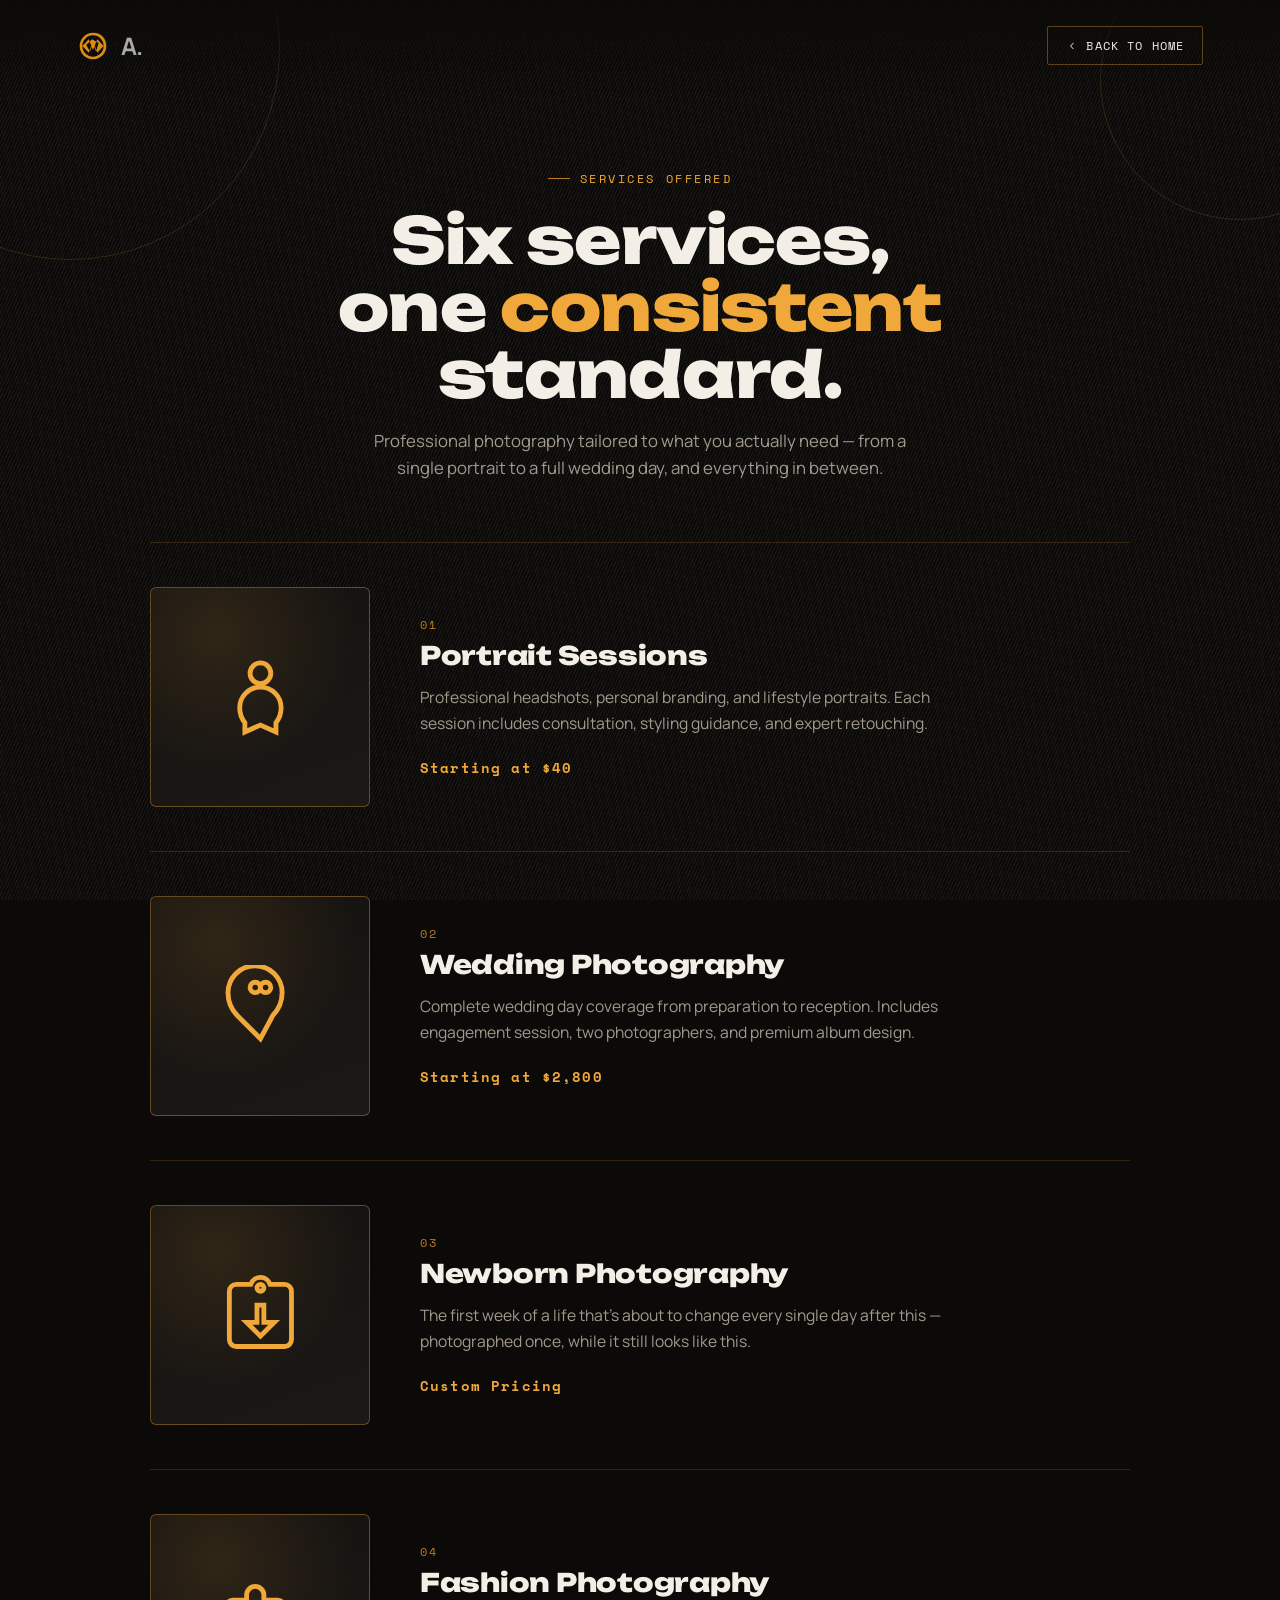
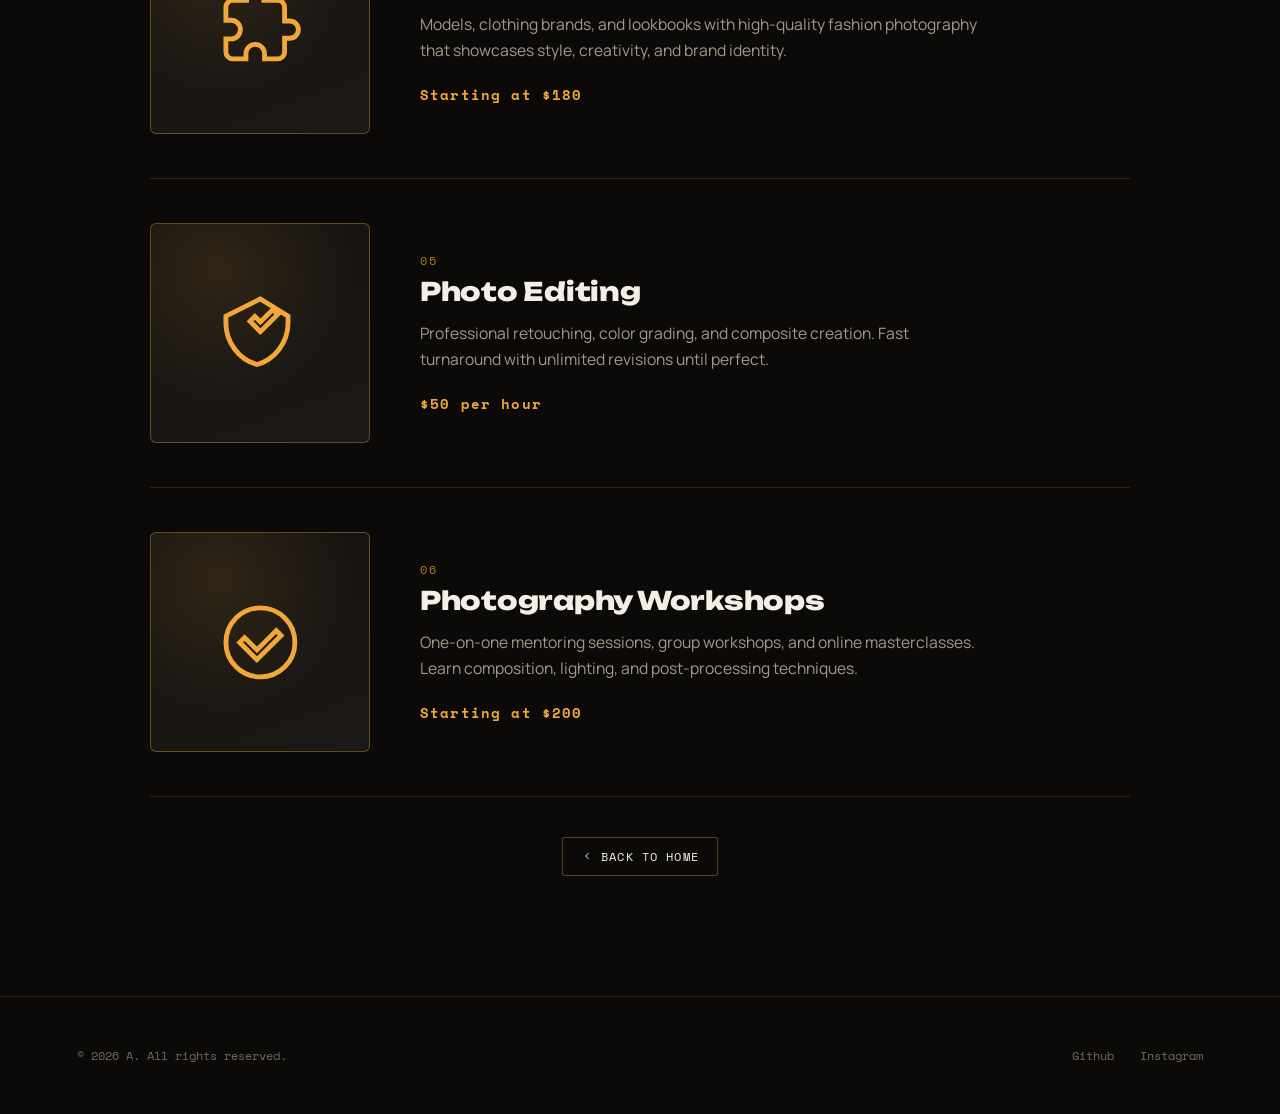
==== services.html @ 2e8d3158 "Add files via upload" ====
<!DOCTYPE html>
<html lang="en">
<head>
<meta charset="UTF-8">
<meta name="viewport" content="width=device-width, initial-scale=1.0">
<title>Photography services</title>
<link rel="preconnect" href="https://fonts.googleapis.com">
<link rel="preconnect" href="https://fonts.gstatic.com" crossorigin>
<link href="https://fonts.googleapis.com/css2?family=Unbounded:wght@400;600;800;900&family=Manrope:wght@400;500;600;700&family=Space+Mono:wght@400;700&display=swap" rel="stylesheet">
<style>
  :root{
    --void:#0b0a08;
    --panel:#141210;
    --panel-2:#1b1815;
    --gold:#f0a83a;
    --gold-deep:#b9791f;
    --cream:#f4efe6;
    	--accent-color: #f39c12;
    --stone:#a39a8d;
    --stone-dim:#6f6860;
    --line: rgba(240,168,58,0.16);
    --line-strong: rgba(240,168,58,0.35);
  }
  *{margin:0;padding:0;box-sizing:border-box;}
  html{scroll-behavior:smooth;}
  body{background:var(--void);color:var(--cream);font-family:'Manrope',sans-serif;overflow-x:hidden;}
  ::selection{background:var(--gold);color:var(--void);}
.logo {
	font-size: 24px;
	font-weight: 700;
	letter-spacing: -0.5px;
	color: rgba(255, 255, 255, 0.65);
	text-decoration: none;
	display: flex;
	align-items: center;
	gap: 12px;
	transition: all 0.3s ease;
}

.logo:hover {
	color: rgba(255, 255, 255, 0.85);
}

.logo svg {
	width: 32px;
	height: 32px;
	fill: var(--accent-color);
	opacity: 0.9;
	transition: all 0.3s ease;
}

.logo:hover svg {
	opacity: 1;
	transform: rotate(-5deg) scale(1.05);
}

  .eyebrow{font-family:'Space Mono',monospace;font-size:0.72rem;letter-spacing:0.22em;text-transform:uppercase;color:var(--gold);display:flex;align-items:center;gap:10px;}
  .eyebrow::before{content:'';width:22px;height:1px;background:var(--gold-deep);}
  h1,h2,h3{font-family:'Unbounded',sans-serif;line-height:1.05;font-weight:800;letter-spacing:-0.01em;}
  a{color:inherit;text-decoration:none;}

  .grain-bg{position:fixed;inset:0;pointer-events:none;z-index:0;opacity:0.06;background-image:repeating-linear-gradient(115deg, #fff 0px, #fff 1px, transparent 1px, transparent 3px);}
  .glow-orb{position:absolute;border-radius:50%;border:1px solid var(--line);pointer-events:none;}
.loading-screen {
	position: fixed;
	top: 0;
	left: 0;
	right: 0;
	bottom: 0;
	background: var(--void);
	display: flex;
	align-items: center;
	justify-content: center;
	z-index: 9999;
	transition: opacity 0.5s ease;
}

.loading-screen.hidden {
	opacity: 0;
	pointer-events: none;
}

.loader {
	width: 50px;
	height: 50px;
	border: 3px solid rgba(255, 255, 255, 0.1);
	border-top-color: var(--gold);
	border-radius: 50%;
	animation: spin 1s linear infinite;
}

@keyframes spin {
	0% {
		transform: rotate(0deg);
	}

	100% {
		transform: rotate(360deg);
	}
}
  /* ================= NAV ================= */
  nav{position:fixed;top:0;left:0;right:0;z-index:50;display:flex;justify-content:space-between;align-items:center;padding:26px 6vw;background:linear-gradient(180deg, rgba(11,10,8,0.92), transparent);}
  .nav-cta{font-family:'Space Mono',monospace;font-size:0.72rem;letter-spacing:0.1em;text-transform:uppercase;border:1px solid var(--line-strong);padding:10px 18px;border-radius:2px;transition:all 0.3s ease;display:inline-flex;align-items:center;gap:8px;}
  .nav-cta:hover{background:var(--gold);color:var(--void);border-color:var(--gold);}
  .nav-cta svg{width:12px;height:12px;stroke:currentColor;fill:none;stroke-width:2;}

  /* ================= PAGE HEADER ================= */
  .page-header{
    position:relative;
    padding:170px 6vw 60px;
    text-align:center;
    overflow:hidden;
  }
  .page-header .eyebrow{justify-content:center;}
  .page-header h1{
    font-size:clamp(2.4rem, 5vw, 4rem);
    margin:20px auto 18px;
    max-width:760px;
    color:var(--cream);
  }
  .page-header h1 em{font-style:normal;color:var(--gold);}
  .page-header p{
    color:var(--stone);
    max-width:560px;
    margin:0 auto;
    font-size:1.05rem;
    line-height:1.65;
  }

  /* =============== SECTION SHARED =============== */
  section{position:relative;z-index:2;padding:60px 6vw 120px;}

  .reveal{opacity:0;transform:translateY(46px);transition:opacity 0.8s cubic-bezier(.21,.8,.32,1), transform 0.8s cubic-bezier(.21,.8,.32,1);}
  .reveal.in-view{opacity:1;transform:translateY(0);}

  /* =============== SERVICES — left icon / right detail =============== */
  .service-rows{max-width:980px;margin:0 auto;}
  .service-row{
    display:grid;
    grid-template-columns:220px 1fr;
    gap:50px;
    align-items:center;
    padding:44px 0;
    border-top:1px solid var(--line);
    transition: .7s ease;
  }
  .service-rows .service-row:last-child{border-bottom:1px solid var(--line);}
.service-row:hover {
  transform: scale(1.1);
  border: 1px solid var(--stone-dim);
 padding: 10px 10px;
}
  .service-visual{
    aspect-ratio:1/1;
    border:1px solid var(--line-strong);
    border-radius:6px;
    background:radial-gradient(circle at 30% 20%, rgba(240,168,58,0.12), transparent 60%), linear-gradient(160deg, var(--panel), var(--panel-2));
    display:flex;
    align-items:center;
    justify-content:center;
  }
  .service-visual svg{width:38%;height:38%;stroke:var(--gold);fill:none;stroke-width:1.4;}

  .service-detail .service-num{
    font-family:'Space Mono',monospace;
    font-size:0.72rem;
    color:var(--gold-deep);
    letter-spacing:0.14em;
    margin-bottom:10px;
  }
  .service-detail h3{
    font-size:1.6rem;
    color:var(--cream);
    margin-bottom:14px;
  }
  .service-detail p{
    color:var(--stone);
    font-size:0.98rem;
    line-height:1.7;
    max-width:560px;
    margin-bottom:20px;
  }
  .service-detail-footer{
    display:flex;
    align-items:center;
    gap:24px;
    flex-wrap:wrap;
  }
  .service-price{
    font-family:'Space Mono',monospace;
    color:var(--gold);
    letter-spacing:0.08em;
    font-size:0.9rem;
    font-weight:700;
  }
  .service-soon{
    font-family:'Space Mono',monospace;
    font-size:0.74rem;
    letter-spacing:0.08em;
    text-transform:uppercase;
    color:var(--stone-dim);
  }

  /* =============== BACK TO HOME (bottom) =============== */
  .back-home-block{
    text-align:center;
    padding-top:40px;
  }

  footer{padding:50px 6vw;display:flex;justify-content:space-between;align-items:center;border-top:1px solid var(--line);font-family:'Space Mono',monospace;font-size:0.75rem;color:var(--stone-dim);}
  footer a:hover{color:var(--gold);}
  .footer-links{display:flex;gap:26px;}

  @media (max-width: 900px){
    .service-row{grid-template-columns:1fr;gap:24px;}
    .service-visual{max-width:200px;margin:0 auto;}
    footer{flex-direction:column;gap:16px;text-align:center;}
  }
  @media (prefers-reduced-motion: reduce){
    .reveal{opacity:1;transform:none;transition:none;}
  }
</style>
</head>
<body>
<div class="loading-screen" id="loading-screen">
        <div class="loader"></div>
    </div>
<div class="grain-bg"></div>

<nav>
  <a href="#home" class="logo">
                <svg viewBox="0 0 24 24" xmlns="http://www.w3.org/2000/svg">
                    <path d="M12 20C16.4 20 20 16.4 20 12C20 7.6 16.4 4 12 4C7.6 4 4 7.6 4 12C4 16.4 7.6 20 12 20M12 2C18.5 2 22 6.5 22 12C22 17.5 17.5 22 12 22C6.5 22 2 17.5 2 12C2 6.5 6.5 2 12 2M14.3 16.2L12 10L9.7 16.2L7 11.3L11.3 7L16.2 9.7L14.3 16.2M8.8 17L12 8L15.2 17L20 12L15.2 7L12 15L8.8 7L4 12L8.8 17Z"/>
                </svg>
                A.
            </a>
  <a href="index.html" class="nav-cta">
    <svg viewBox="0 0 24 24"><path d="M15 18l-6-6 6-6"/></svg>
    Back to Home
  </a>
</nav>

<!-- ================= PAGE HEADER ================= -->
<section class="page-header" style="padding-bottom:0;">
  <div class="glow-orb" style="width:420px;height:420px;top:-160px;left:-140px;"></div>
  <div class="glow-orb" style="width:280px;height:280px;top:-60px;right:-100px;"></div>
  <div class="eyebrow">services offered</div>
  <h1>Six services,<br>one <em>consistent</em> standard.</h1>
  <p>Professional photography tailored to what you actually need — from a single portrait to a full wedding day, and everything in between.</p>
</section>

<!-- ================= SERVICES ================= -->
<section id="services">
  <div class="service-rows">

    <div class="service-row reveal">
      <a href="portrait-sessions.html" target="_blank"> 
      <div class="service-visual">
        <svg viewBox="0 0 24 24"><path d="M12 2C10.34 2 9 3.34 9 5C9 6.66 10.34 8 12 8C13.66 8 15 6.66 15 5C15 3.34 13.66 2 12 2ZM12 9C8.69 9 6 11.69 6 15C6 16.66 6.56 18.17 7.5 19.32V22L12 20L16.5 22V19.32C17.44 18.17 18 16.66 18 15C18 11.69 15.31 9 12 9Z"/></svg>
      </div>
      <div class="service-detail">
        <div class="service-num">01</div>
        <h3>Portrait Sessions</h3>
        <p>Professional headshots, personal branding, and lifestyle portraits. Each session includes consultation, styling guidance, and expert retouching.</p>
        <div class="service-detail-footer">
          <div class="service-price">Starting at $40</div>
          </a>
        </div>
      </div>
    </div>

    <div class="service-row reveal">
      <a href="Wedding Photography.html" target="_blank"> 
      <div class="service-visual">
        <svg viewBox="0 0 24 24"><path d="M12 6.5C12 5.67 11.33 5 10.5 5S9 5.67 9 6.5 9.67 8 10.5 8 12 7.33 12 6.5M13.5 5C12.67 5 12 5.67 12 6.5S12.67 8 13.5 8 15 7.33 15 6.5 14.33 5 13.5 5M12 21.35L5.35 14.7C3.58 12.93 2.61 10.54 2.61 8.04C2.61 3.74 6.05 0.25 10.36 0.21C14.72 0.17 18.29 3.69 18.29 8C18.29 10.53 17.34 12.88 15.58 14.65L12 21.35Z"/></svg>
      </div>
      <div class="service-detail">
        <div class="service-num">02</div>
        <h3>Wedding Photography</h3>
        <p>Complete wedding day coverage from preparation to reception. Includes engagement session, two photographers, and premium album design.</p>
        <div class="service-detail-footer">
          <div class="service-price">Starting at $2,800</div>
          </a>
        </div>
      </div>
    </div>

    <div class="service-row reveal">
      <a href="Newborn Photography.html" target="_blank">
      <div class="service-visual">
        <svg viewBox="0 0 24 24"><path d="M19 3H14.82C14.4 1.84 13.3 1 12 1S9.6 1.84 9.18 3H5C3.9 3 3 3.9 3 5V19C3 20.1 3.9 21 5 21H19C20.1 21 21 20.1 21 19V5C21 3.9 20.1 3 19 3ZM12 3C12.55 3 13 3.45 13 4S12.55 5 12 5 11 4.55 11 4 11.45 3 12 3ZM12 18L8 14H11V9H13V14H16L12 18Z"/></svg>
      </div>
      <div class="service-detail">
        <div class="service-num">03</div>
        <h3>Newborn Photography</h3>
        <p>The first week of a life that's about to change every single day after this — photographed once, while it still looks like this.</p>
        <div class="service-detail-footer">
          <div class="service-price">Custom Pricing</div>
          </a>
        </div>
      </div>
    </div>

    <div class="service-row reveal">
      <a href="Fashion Photography.html" target="_blank">
      <div class="service-visual">
        <svg viewBox="0 0 24 24"><path d="M20.5 11H19V7C19 5.9 18.1 5 17 5H13V3.5C13 2.12 11.88 1 10.5 1S8 2.12 8 3.5V5H4C2.9 5 2 5.9 2 7V10.8H3.5C4.99 10.8 6.2 12.01 6.2 13.5S4.99 16.2 3.5 16.2H2V20C2 21.1 2.9 22 4 22H7.8V20.5C7.8 19.01 9.01 17.8 10.5 17.8S13.2 19.01 13.2 20.5V22H17C18.1 22 19 21.1 19 20V16H20.5C21.88 16 23 14.88 23 13.5S21.88 11 20.5 11Z"/></svg>
      </div>
      <div class="service-detail">
        <div class="service-num">04</div>
        <h3>Fashion Photography</h3>
        <p>Models, clothing brands, and lookbooks with high-quality fashion photography that showcases style, creativity, and brand identity.</p>
        <div class="service-detail-footer">
          <div class="service-price">Starting at $180</div>
          </a>
        </div>
      </div>
    </div>

    <div class="service-row reveal">
      <a href="photo-editing.html" target="_blank">
      <div class="service-visual">
        <svg viewBox="0 0 24 24"><path d="M12 2L2 7V9C2 14.55 5.84 19.74 11 21C16.16 19.74 20 14.55 20 9V7L12 2ZM12 11.5L9 8.5L10.41 7.09L12 8.67L15.59 5.09L17 6.5L12 11.5Z"/></svg>
      </div>
      <div class="service-detail">
        <div class="service-num">05</div>
        <h3>Photo Editing</h3>
        <p>Professional retouching, color grading, and composite creation. Fast turnaround with unlimited revisions until perfect.</p>
        <div class="service-detail-footer">
          <div class="service-price">$50 per hour</div>
          </a>
        </div>
      </div>
    </div>

    <div class="service-row reveal">
      <a href="Photography Workshop..html" target="_blank">
      <div class="service-visual">
        <svg viewBox="0 0 24 24"><path d="M12 2C6.48 2 2 6.48 2 12S6.48 22 12 22 22 17.52 22 12 17.52 2 12 2ZM11 17L6 12L7.41 10.59L11 14.17L16.59 8.59L18 10L11 17Z"/></svg>
      </div>
      <div class="service-detail">
        <div class="service-num">06</div>
        <h3>Photography Workshops</h3>
        <p>One-on-one mentoring sessions, group workshops, and online masterclasses. Learn composition, lighting, and post-processing techniques.</p>
        <div class="service-detail-footer">
          <div class="service-price">Starting at $200</div>
          </a>
        </div>
      </div>
    </div>

  </div>

  <div class="back-home-block reveal">
    <a href="index.html" class="nav-cta" style="position:relative;">
      <svg viewBox="0 0 24 24"><path d="M15 18l-6-6 6-6"/></svg>
      Back to Home
    </a>
  </div>
</section>

<footer>
  <div>© 2026 A. All rights reserved.</div>
  <div class="footer-links">
    <a href="https://github.com/AhmadTariqdev-ai" target="_blank">Github</a>
    <a href="https://www.instagram.com/ahm_ad_tar_iq/" target="_blank">Instagram</a>
  </div>
</footer>

<script>
  const revealEls = document.querySelectorAll('.reveal');
  const observer = new IntersectionObserver((entries) => {
    entries.forEach(entry => {
      if(entry.isIntersecting){
        entry.target.classList.add('in-view');
        observer.unobserve(entry.target);
      }
    });
  }, { threshold: 0.15, rootMargin: '0px 0px -60px 0px' });
  revealEls.forEach(el => observer.observe(el));
  // loader reveal2 
 setTimeout(() => {
        document.querySelector(".loading-screen").style.display = "none";
 }, 1500);

</script>

</body>
</html>
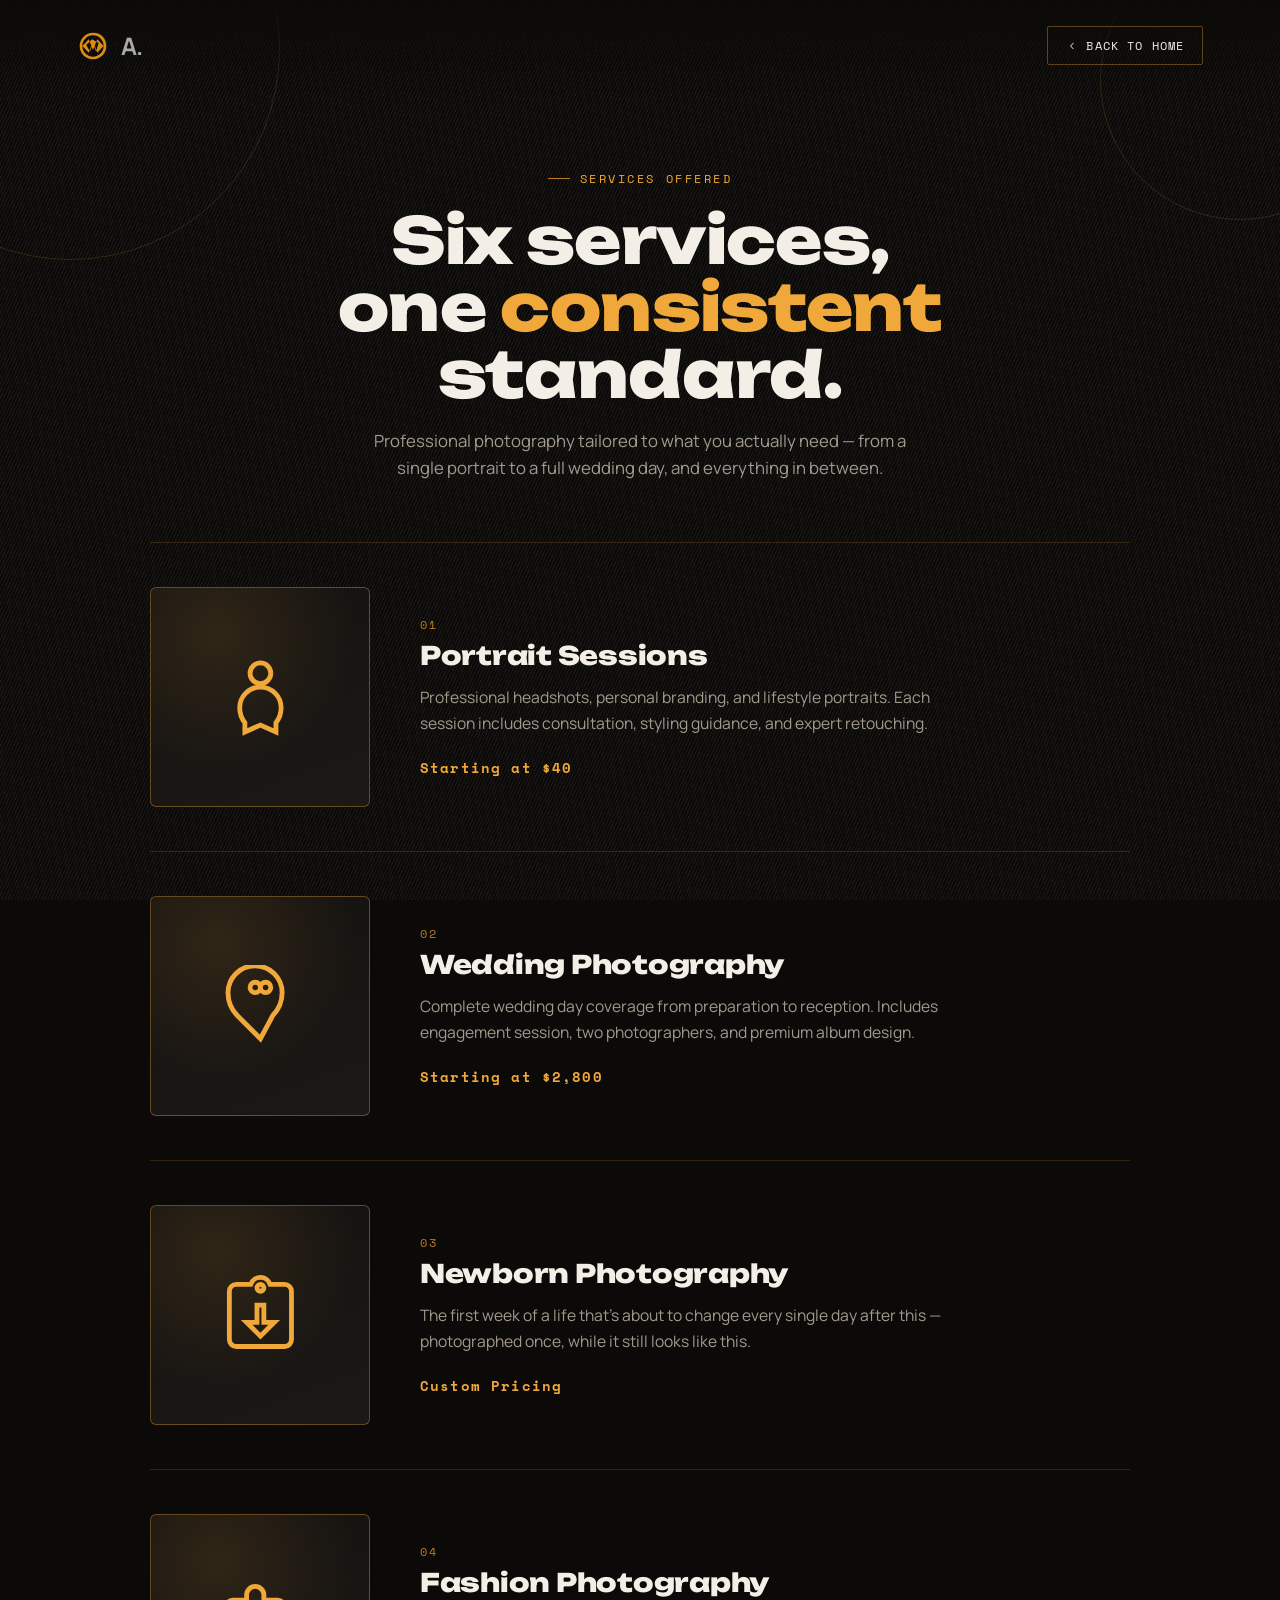
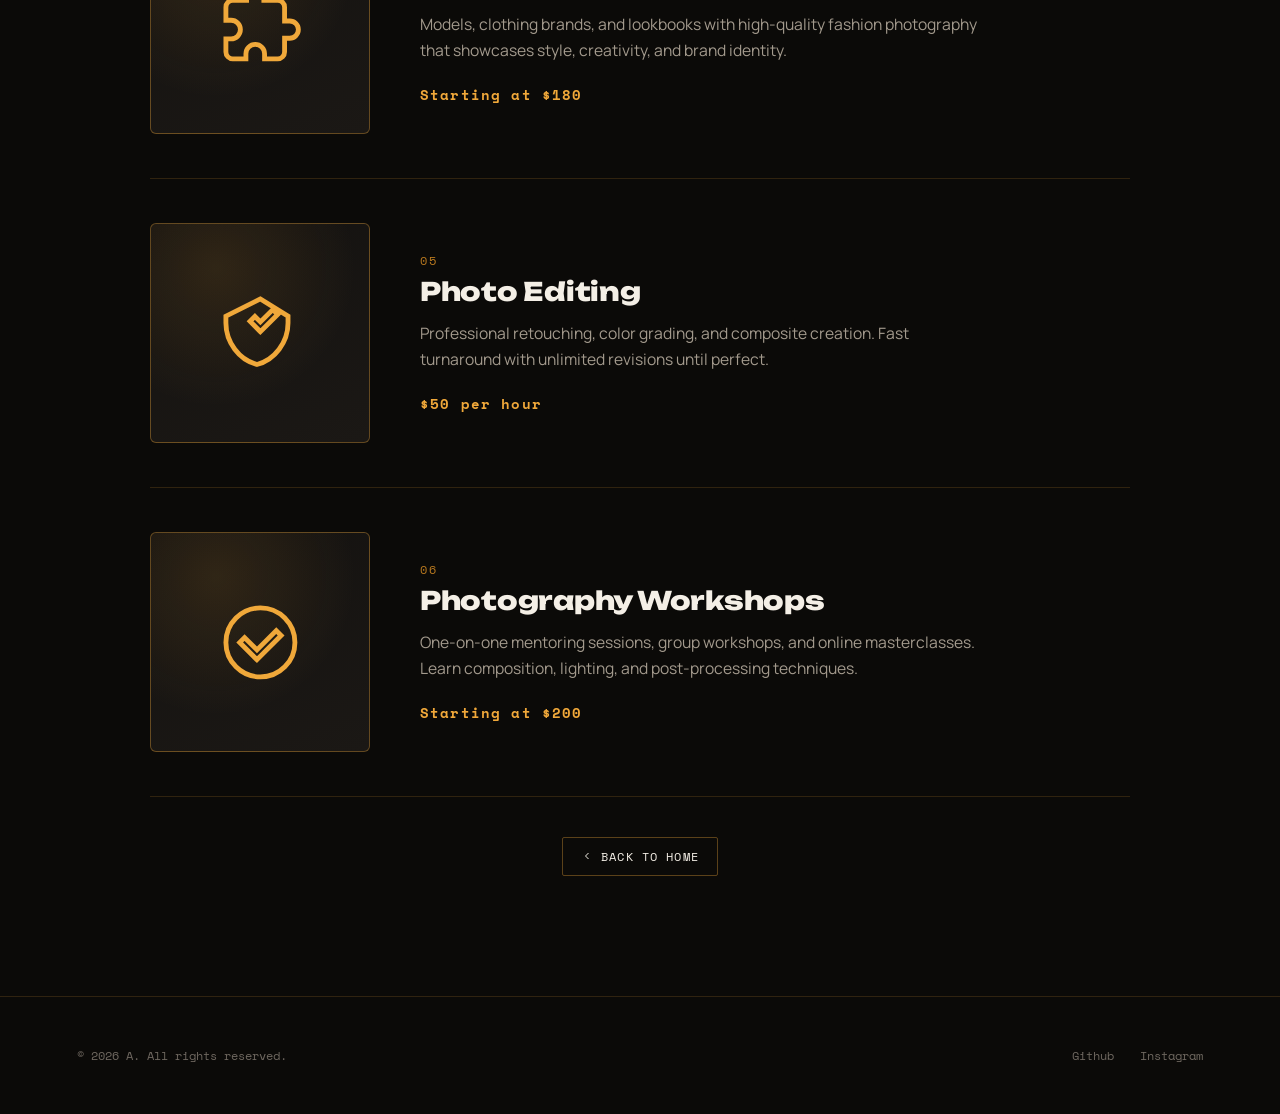
==== commit d2abc805: "Implement custom scrollbar styles Added custom scrollbar styles for better UI." ====
--- a/services.html
+++ b/services.html
@@ -98,6 +98,19 @@
 		transform: rotate(360deg);
 	}
 }
+	/* Custom Scrollbar */
+::-webkit-scrollbar {
+	width: 8px;
+}
+
+::-webkit-scrollbar-track {
+	background: var(--secondary-dark);
+}
+
+::-webkit-scrollbar-thumb {
+	background: var(--accent-color);
+	border-radius: 4px;
+}
   /* ================= NAV ================= */
   nav{position:fixed;top:0;left:0;right:0;z-index:50;display:flex;justify-content:space-between;align-items:center;padding:26px 6vw;background:linear-gradient(180deg, rgba(11,10,8,0.92), transparent);}
   .nav-cta{font-family:'Space Mono',monospace;font-size:0.72rem;letter-spacing:0.1em;text-transform:uppercase;border:1px solid var(--line-strong);padding:10px 18px;border-radius:2px;transition:all 0.3s ease;display:inline-flex;align-items:center;gap:8px;}
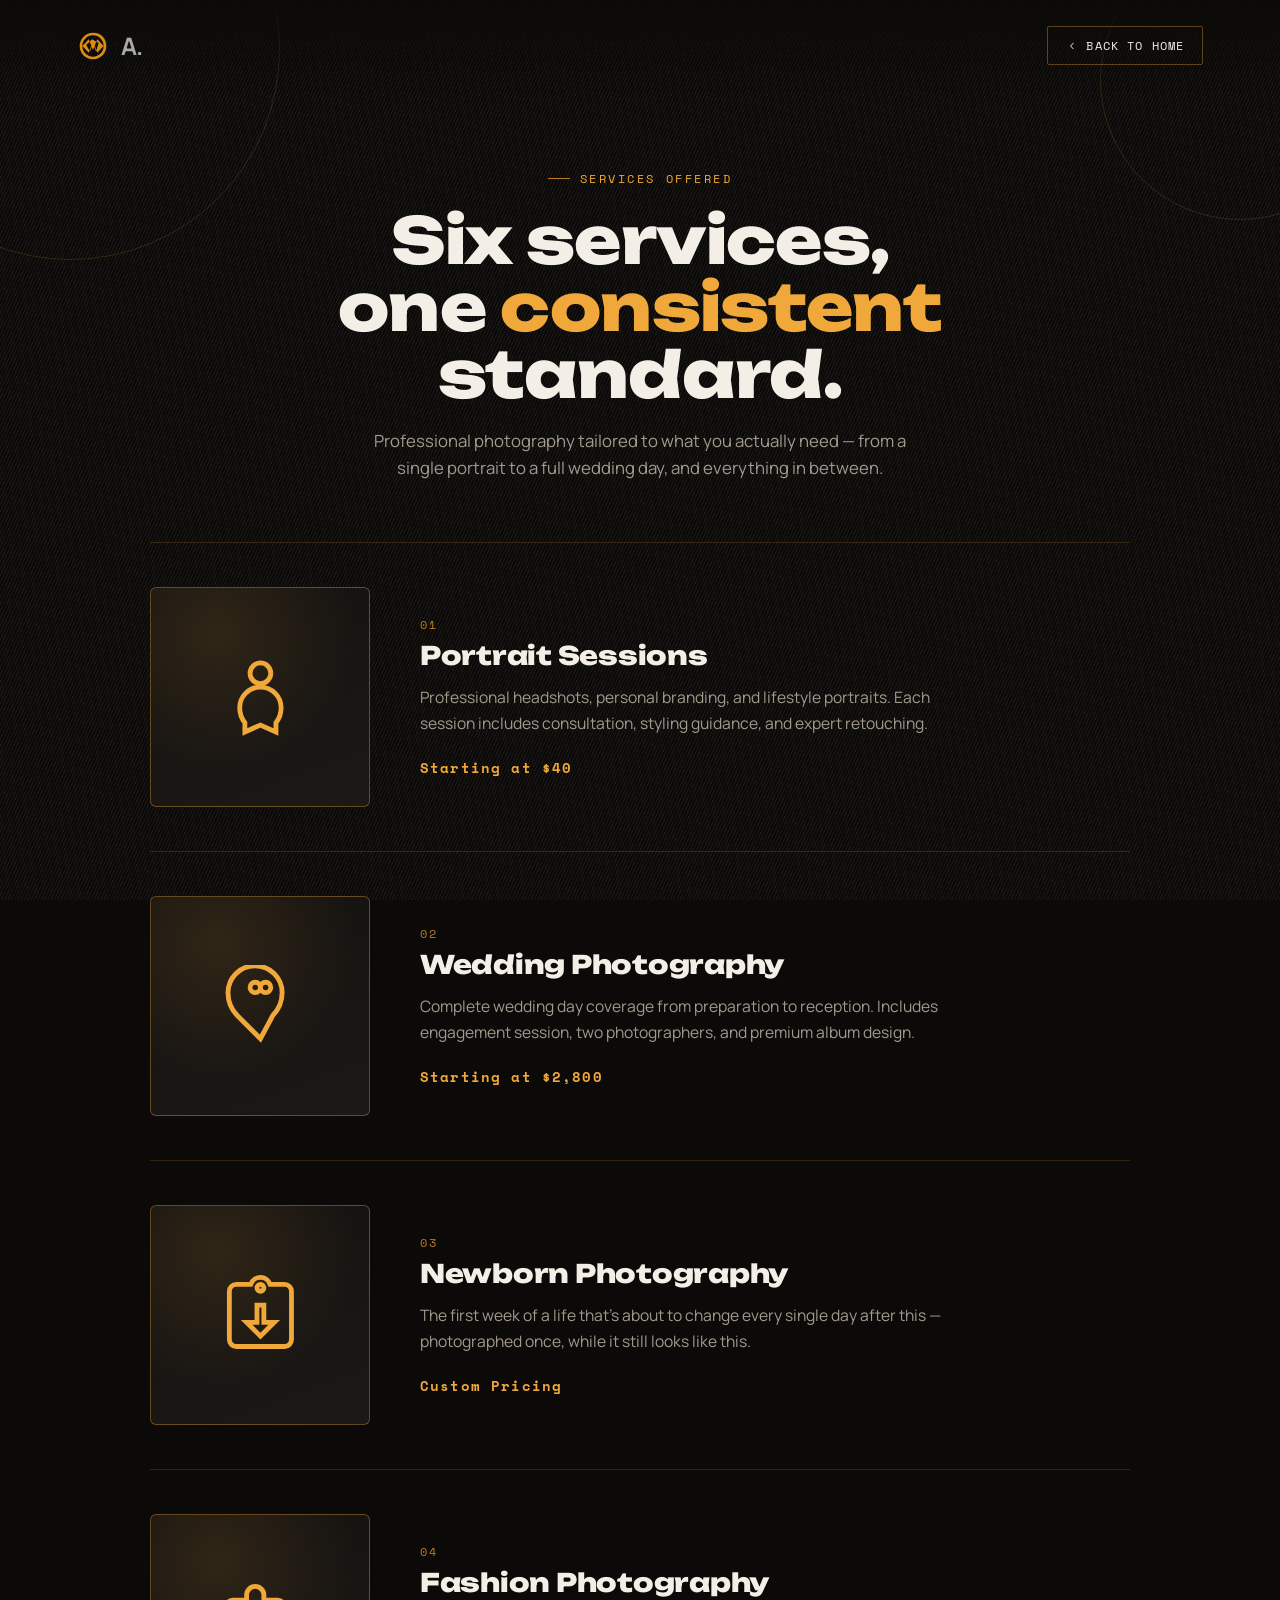
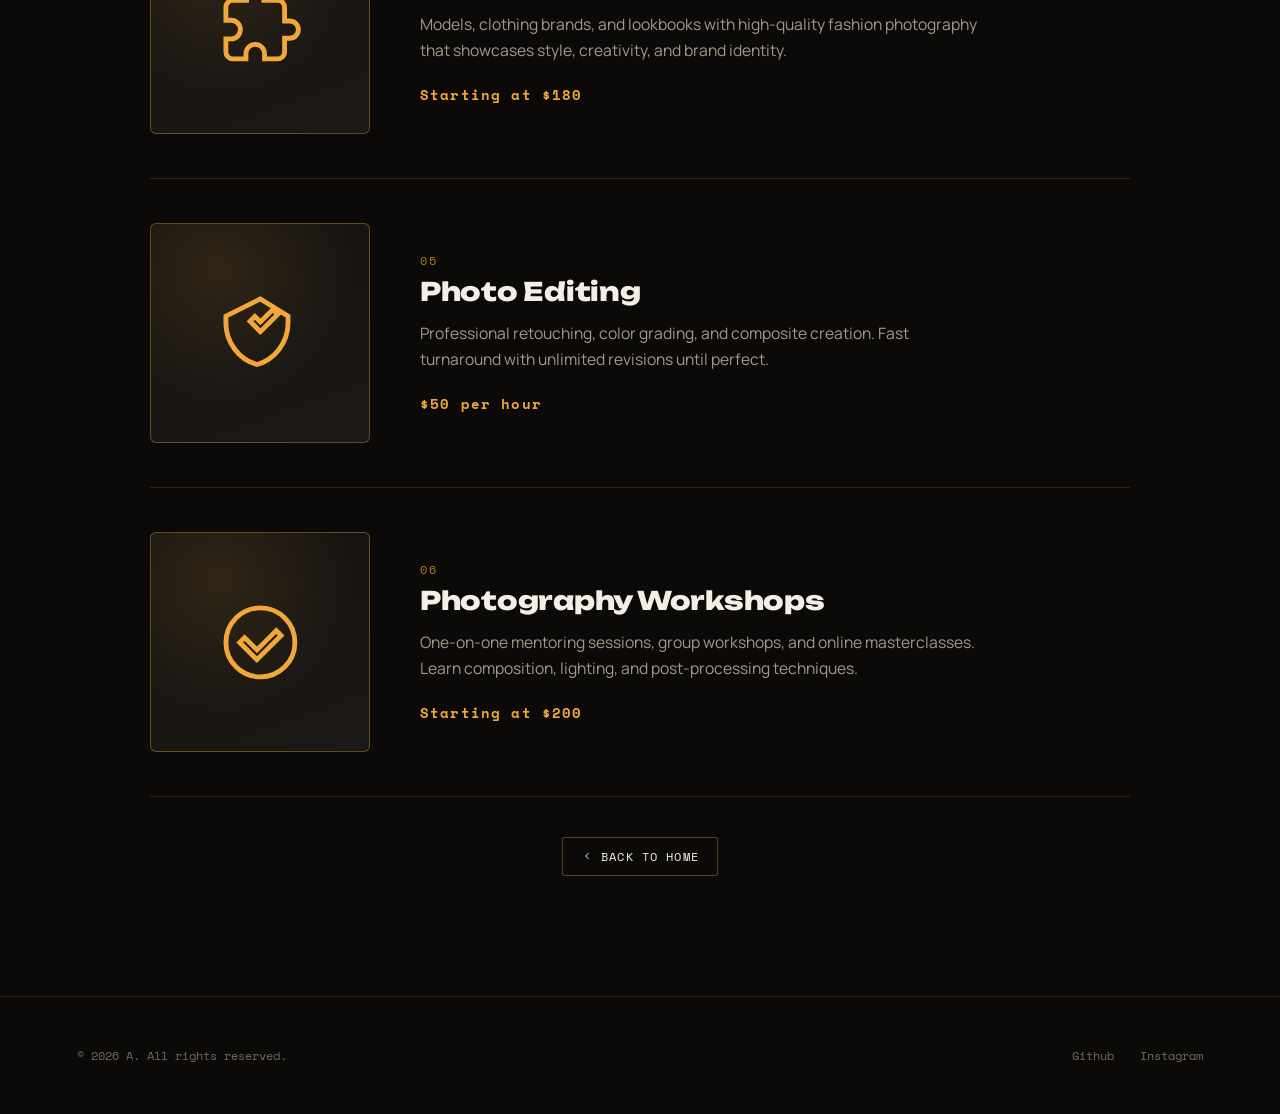
==== commit da2d8095: "Update services.html" ====
--- a/services.html
+++ b/services.html
@@ -3,7 +3,7 @@
 <head>
 <meta charset="UTF-8">
 <meta name="viewport" content="width=device-width, initial-scale=1.0">
-<title>Photography services</title>
+<title>Service section</title>
 <link rel="preconnect" href="https://fonts.googleapis.com">
 <link rel="preconnect" href="https://fonts.gstatic.com" crossorigin>
 <link href="https://fonts.googleapis.com/css2?family=Unbounded:wght@400;600;800;900&family=Manrope:wght@400;500;600;700&family=Space+Mono:wght@400;700&display=swap" rel="stylesheet">
@@ -15,17 +15,33 @@
     --gold:#f0a83a;
     --gold-deep:#b9791f;
     --cream:#f4efe6;
-    	--accent-color: #f39c12;
     --stone:#a39a8d;
     --stone-dim:#6f6860;
+	      --accent-color: #f39c12;
     --line: rgba(240,168,58,0.16);
     --line-strong: rgba(240,168,58,0.35);
   }
   *{margin:0;padding:0;box-sizing:border-box;}
   html{scroll-behavior:smooth;}
   body{background:var(--void);color:var(--cream);font-family:'Manrope',sans-serif;overflow-x:hidden;}
-  ::selection{background:var(--gold);color:var(--void);}
-.logo {
+
+	::selection {
+	background-color: var(--accent-color);
+	color: var(--void);
+}  /* Custom Scrollbar */
+::-webkit-scrollbar {
+	width: 8px;
+}
+
+::-webkit-scrollbar-track {
+	background: var(--secondary-dark);
+}
+
+::-webkit-scrollbar-thumb {
+	background: var(--accent-color);
+	border-radius: 4px;
+}
+	.logo {
 	font-size: 24px;
 	font-weight: 700;
 	letter-spacing: -0.5px;
@@ -97,19 +113,6 @@
 	100% {
 		transform: rotate(360deg);
 	}
-}
-	/* Custom Scrollbar */
-::-webkit-scrollbar {
-	width: 8px;
-}
-
-::-webkit-scrollbar-track {
-	background: var(--secondary-dark);
-}
-
-::-webkit-scrollbar-thumb {
-	background: var(--accent-color);
-	border-radius: 4px;
 }
   /* ================= NAV ================= */
   nav{position:fixed;top:0;left:0;right:0;z-index:50;display:flex;justify-content:space-between;align-items:center;padding:26px 6vw;background:linear-gradient(180deg, rgba(11,10,8,0.92), transparent);}
